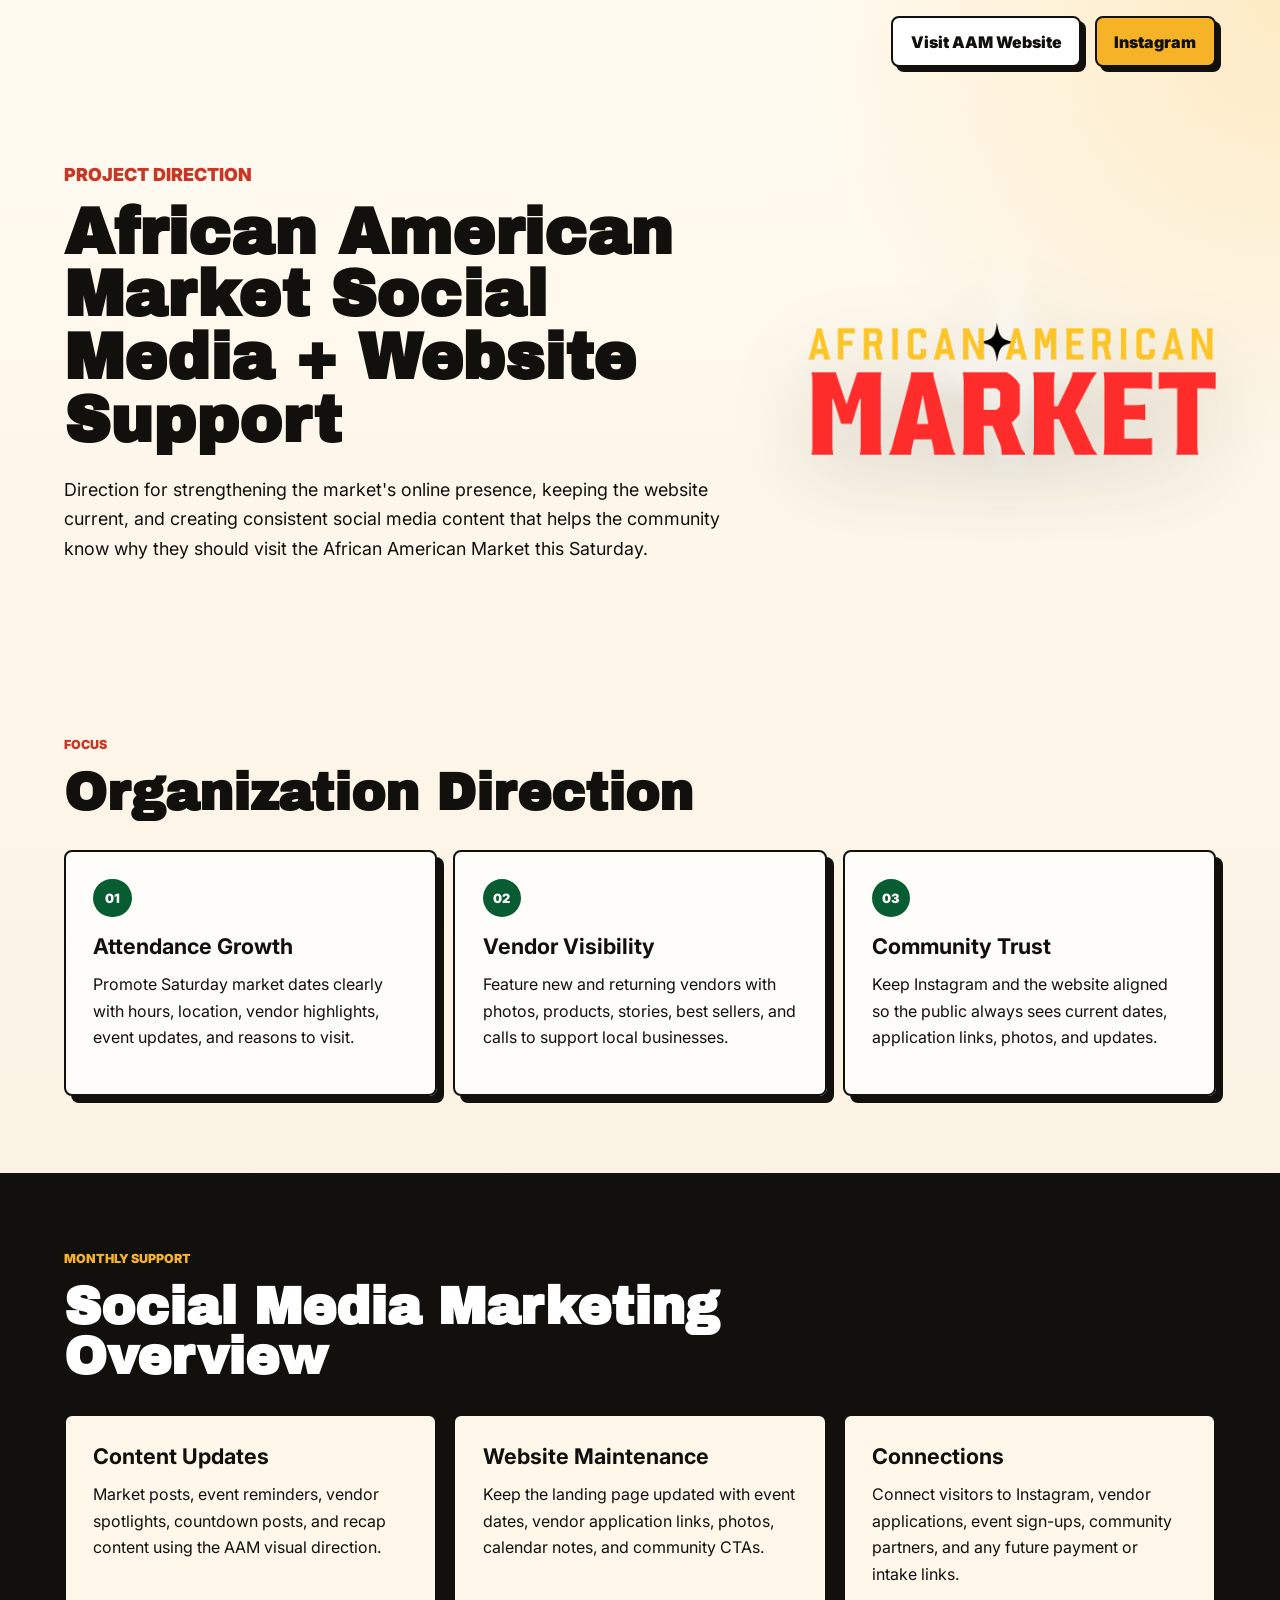
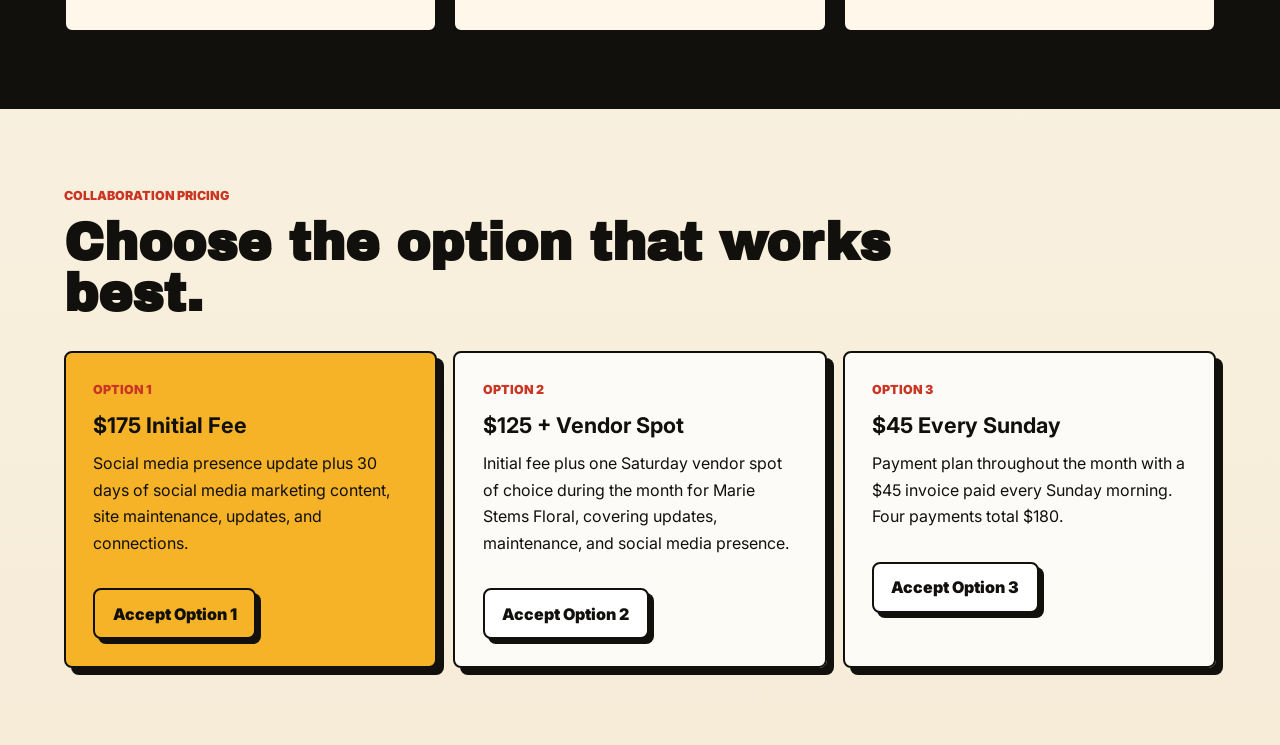
==== project-direction.html @ 46b84ae9 "Build African American Market landing site" ====
<!doctype html>
<html lang="en">
  <head>
    <meta charset="utf-8">
    <meta name="viewport" content="width=device-width, initial-scale=1">
    <title>AAM Social Media Project Direction</title>
    <meta
      name="description"
      content="African American Market social media marketing direction, website update plan, and collaboration pricing options."
    >
    <link rel="preconnect" href="https://fonts.googleapis.com">
    <link rel="preconnect" href="https://fonts.gstatic.com" crossorigin>
    <link
      href="https://fonts.googleapis.com/css2?family=Archivo+Black&family=Inter:wght@500;600;700;800;900&display=swap"
      rel="stylesheet"
    >
    <link rel="stylesheet" href="styles.css">
  </head>
  <body class="project-page">
    <header class="proposal-header">
      <a class="button secondary" href="index.html">Visit AAM Website</a>
      <a class="button primary" href="https://www.instagram.com/aamarket_fdrpark/" target="_blank" rel="noopener">
        Instagram
      </a>
    </header>

    <main>
      <section class="proposal-hero">
        <div>
          <p class="eyebrow">Project Direction</p>
          <h1>African American Market Social Media + Website Support</h1>
          <p>
            Direction for strengthening the market's online presence, keeping the website current,
            and creating consistent social media content that helps the community know why they
            should visit the African American Market this Saturday.
          </p>
        </div>
        <img src="logos/aa-market-logo.png" alt="African American Market logo">
      </section>

      <section class="proposal-section">
        <div class="section-heading">
          <p class="eyebrow">Focus</p>
          <h2>Organization Direction</h2>
        </div>
        <div class="proposal-grid">
          <article>
            <span>01</span>
            <h3>Attendance Growth</h3>
            <p>Promote Saturday market dates clearly with hours, location, vendor highlights, event updates, and reasons to visit.</p>
          </article>
          <article>
            <span>02</span>
            <h3>Vendor Visibility</h3>
            <p>Feature new and returning vendors with photos, products, stories, best sellers, and calls to support local businesses.</p>
          </article>
          <article>
            <span>03</span>
            <h3>Community Trust</h3>
            <p>Keep Instagram and the website aligned so the public always sees current dates, application links, photos, and updates.</p>
          </article>
        </div>
      </section>

      <section class="proposal-section dark">
        <div class="section-heading">
          <p class="eyebrow">Monthly Support</p>
          <h2>Social Media Marketing Overview</h2>
        </div>
        <div class="support-list">
          <article>
            <h3>Content Updates</h3>
            <p>Market posts, event reminders, vendor spotlights, countdown posts, and recap content using the AAM visual direction.</p>
          </article>
          <article>
            <h3>Website Maintenance</h3>
            <p>Keep the landing page updated with event dates, vendor application links, photos, calendar notes, and community CTAs.</p>
          </article>
          <article>
            <h3>Connections</h3>
            <p>Connect visitors to Instagram, vendor applications, event sign-ups, community partners, and any future payment or intake links.</p>
          </article>
        </div>
      </section>

      <section class="proposal-section" id="pricing">
        <div class="section-heading">
          <p class="eyebrow">Collaboration Pricing</p>
          <h2>Choose the option that works best.</h2>
        </div>
        <div class="pricing-grid">
          <article class="pricing-card preferred">
            <p class="card-label">Option 1</p>
            <h3>$175 Initial Fee</h3>
            <p>Social media presence update plus 30 days of social media marketing content, site maintenance, updates, and connections.</p>
            <a class="button primary" href="mailto:?subject=Accept%20AAM%20Option%201&body=I%20would%20like%20to%20accept%20Option%201%20for%20the%20African%20American%20Market%20social%20media%20support.">
              Accept Option 1
            </a>
          </article>
          <article class="pricing-card">
            <p class="card-label">Option 2</p>
            <h3>$125 + Vendor Spot</h3>
            <p>Initial fee plus one Saturday vendor spot of choice during the month for Marie Stems Floral, covering updates, maintenance, and social media presence.</p>
            <a class="button secondary" href="mailto:?subject=Accept%20AAM%20Option%202&body=I%20would%20like%20to%20accept%20Option%202%20for%20the%20African%20American%20Market%20social%20media%20support.">
              Accept Option 2
            </a>
          </article>
          <article class="pricing-card">
            <p class="card-label">Option 3</p>
            <h3>$45 Every Sunday</h3>
            <p>Payment plan throughout the month with a $45 invoice paid every Sunday morning. Four payments total $180.</p>
            <a class="button secondary" href="mailto:?subject=Accept%20AAM%20Option%203&body=I%20would%20like%20to%20accept%20Option%203%20for%20the%20African%20American%20Market%20social%20media%20support.">
              Accept Option 3
            </a>
          </article>
        </div>
      </section>
    </main>
  </body>
</html>
---- styles.css ----
:root {
  --ink: #11100d;
  --paper: #fff8ea;
  --cream: #f6ecd8;
  --green: #075c32;
  --gold: #f6b327;
  --red: #c93624;
  --orange: #e97828;
  --line: rgba(17, 16, 13, 0.14);
  --shadow: 0 24px 70px rgba(17, 16, 13, 0.18);
}

* {
  box-sizing: border-box;
}

html {
  scroll-behavior: smooth;
}

section[id] {
  scroll-margin-top: 170px;
}

body {
  margin: 0;
  color: var(--ink);
  background:
    radial-gradient(circle at top left, rgba(246, 179, 39, 0.22), transparent 34rem),
    linear-gradient(180deg, #fffaf0 0%, var(--paper) 44%, #f1e2c4 100%);
  font-family: Inter, system-ui, -apple-system, BlinkMacSystemFont, "Segoe UI", sans-serif;
}

a {
  color: inherit;
}

.intro {
  position: fixed;
  inset: 0;
  z-index: 50;
  display: grid;
  place-items: center;
  background: var(--paper);
  animation: introFade 2.25s ease forwards;
  pointer-events: none;
}

.intro img {
  width: min(46vw, 340px);
  filter: drop-shadow(0 30px 42px rgba(17, 16, 13, 0.18));
  animation: logoSpin 1.5s cubic-bezier(0.3, 0.85, 0.28, 1) forwards;
}

.site-header {
  position: sticky;
  top: 0;
  z-index: 20;
  display: grid;
  align-items: center;
  justify-items: center;
  gap: 0.7rem;
  padding: 0.85rem clamp(1rem, 4vw, 3.5rem) 1rem;
  background: rgba(255, 248, 234, 0.9);
  border-bottom: 1px solid var(--line);
  backdrop-filter: blur(16px);
}

.brand {
  display: inline-flex;
  flex-direction: column;
  align-items: center;
  gap: 0.35rem;
  text-decoration: none;
  font-weight: 900;
  text-align: center;
}

.brand img,
.site-footer img {
  width: 78px;
  height: auto;
  object-fit: contain;
}

.menu-toggle {
  display: inline-flex;
  align-items: center;
  justify-content: center;
  gap: 0.55rem;
  min-height: 42px;
  padding: 0.55rem 0.85rem;
  border: 2px solid var(--ink);
  border-radius: 999px;
  background: var(--gold);
  box-shadow: 4px 4px 0 var(--ink);
  color: var(--ink);
  cursor: pointer;
  font: inherit;
  font-size: 0.86rem;
  font-weight: 900;
  line-height: 1;
  text-transform: uppercase;
}

.menu-lines {
  display: inline-grid;
  gap: 4px;
  width: 20px;
}

.menu-lines span {
  display: block;
  height: 3px;
  border-radius: 999px;
  background: var(--ink);
  transition: transform 180ms ease, opacity 180ms ease;
}

.site-header.is-open .menu-lines span:nth-child(1) {
  transform: translateY(7px) rotate(45deg);
}

.site-header.is-open .menu-lines span:nth-child(2) {
  opacity: 0;
}

.site-header.is-open .menu-lines span:nth-child(3) {
  transform: translateY(-7px) rotate(-45deg);
}

.nav-links {
  display: none;
  align-items: center;
  justify-content: center;
  flex-wrap: wrap;
  gap: clamp(0.7rem, 2vw, 1.5rem);
  width: min(100%, 860px);
  padding: 0.75rem 1rem;
  border: 2px solid var(--ink);
  border-radius: 8px;
  background: rgba(255, 255, 255, 0.88);
  box-shadow: 5px 5px 0 var(--ink);
  font-size: 0.92rem;
  font-weight: 800;
}

.site-header.is-open .nav-links {
  display: flex;
}

.nav-links a {
  text-decoration: none;
}

.hero {
  display: grid;
  grid-template-columns: minmax(280px, 0.95fr) minmax(320px, 1.05fr);
  align-items: center;
  gap: clamp(2rem, 5vw, 5rem);
  padding: clamp(1.5rem, 3vw, 3rem) clamp(1rem, 5vw, 5rem) 2.25rem;
}

.hero-media {
  position: relative;
  min-height: 560px;
  display: grid;
  place-items: center;
  overflow: hidden;
  border-radius: 8px;
  border: 3px solid var(--ink);
  box-shadow: 9px 9px 0 var(--ink);
}

.hero-logo {
  position: relative;
  z-index: 2;
  width: min(86%, 620px);
  filter: drop-shadow(0 36px 48px rgba(17, 16, 13, 0.2));
  transform-origin: center;
  animation: heroFloat 5s ease-in-out infinite;
}

.hero-photo {
  position: absolute;
  inset: 0;
  z-index: 1;
  width: 100%;
  height: 100%;
  border: 0;
  border-radius: 0;
  box-shadow: none;
  object-fit: cover;
  opacity: 0.42;
  transform: none;
}

.hero-media::after {
  content: "";
  position: absolute;
  inset: 0;
  z-index: 1;
  background: rgba(255, 248, 234, 0.28);
  pointer-events: none;
}

.hero-copy {
  max-width: 680px;
}

.eyebrow,
.card-label {
  margin: 0 0 0.75rem;
  color: var(--red);
  font-size: 0.78rem;
  font-weight: 900;
  text-transform: uppercase;
  letter-spacing: 0;
}

h1,
h2,
h3,
p {
  margin-top: 0;
}

h1,
h2 {
  font-family: "Archivo Black", Inter, sans-serif;
  line-height: 0.98;
  letter-spacing: 0;
}

h1 {
  max-width: 760px;
  margin-bottom: 1.4rem;
  font-size: clamp(2.25rem, 5vw, 4.9rem);
}

h2 {
  margin-bottom: 1rem;
  font-size: clamp(2rem, 4vw, 4.2rem);
}

h3 {
  margin-bottom: 0.75rem;
  font-size: 1.35rem;
}

p {
  line-height: 1.65;
}

.hero-text {
  max-width: 620px;
  font-size: clamp(1rem, 1.5vw, 1.2rem);
}

.hero-actions {
  display: flex;
  flex-wrap: wrap;
  gap: 0.85rem;
  margin-top: 2rem;
}

.button {
  display: inline-flex;
  min-height: 48px;
  align-items: center;
  justify-content: center;
  padding: 0.85rem 1.1rem;
  border: 2px solid var(--ink);
  border-radius: 8px;
  box-shadow: 5px 5px 0 var(--ink);
  font-weight: 900;
  text-decoration: none;
  transition: transform 180ms ease, box-shadow 180ms ease;
}

.button:hover {
  transform: translate(3px, 3px);
  box-shadow: 2px 2px 0 var(--ink);
}

.button.primary {
  background: var(--gold);
}

.button.secondary {
  background: #fff;
}

.quick-info,
.card-grid {
  display: grid;
  grid-template-columns: repeat(3, minmax(0, 1fr));
  gap: 1rem;
}

.quick-info {
  padding: 0 clamp(1rem, 5vw, 5rem) 3.25rem;
}

.quick-info article,
.feature-card,
.spotlight-list article {
  border: 2px solid var(--ink);
  border-radius: 8px;
  background: rgba(255, 255, 255, 0.7);
  box-shadow: 7px 7px 0 rgba(17, 16, 13, 0.94);
}

.quick-info article {
  padding: 1.25rem;
}

.quick-info span {
  display: inline-flex;
  width: 2.4rem;
  height: 2.4rem;
  align-items: center;
  justify-content: center;
  margin-bottom: 1rem;
  border-radius: 50%;
  background: var(--green);
  color: white;
  font-size: 0.8rem;
  font-weight: 900;
}

.section-block {
  padding: clamp(3rem, 6vw, 6rem) clamp(1rem, 5vw, 5rem);
}

.section-heading {
  max-width: 860px;
  margin-bottom: 2rem;
}

.experience-section {
  padding: clamp(3rem, 6vw, 6rem) clamp(1rem, 5vw, 5rem);
  background: var(--ink);
  color: white;
}

.experience-section .eyebrow {
  color: var(--gold);
}

.photo-grid {
  display: grid;
  grid-template-columns: minmax(320px, 1.25fr) repeat(2, minmax(220px, 0.875fr));
  gap: 1rem;
  align-items: stretch;
}

.photo-card {
  min-height: 420px;
  display: flex;
  flex-direction: column;
  margin: 0;
  overflow: hidden;
  border: 2px solid var(--ink);
  border-radius: 8px;
  background: var(--paper);
  color: var(--ink);
  box-shadow: 7px 7px 0 var(--gold);
}

.photo-card.large {
  min-height: 560px;
}

.photo-card img {
  width: 100%;
  flex: 1;
  min-height: 0;
  object-fit: cover;
}

.photo-card figcaption {
  padding: 1rem 1.1rem;
  font-weight: 900;
  line-height: 1.35;
}

.feature-card {
  min-height: 260px;
  padding: 1.35rem;
}

.event-card:nth-child(1) {
  background: #fffdf7;
}

.event-card:nth-child(2) {
  background: #f8d9b2;
}

.event-card:nth-child(3) {
  background: #dce9c8;
}

.feature-card a {
  display: inline-flex;
  margin-top: 1rem;
  font-weight: 900;
  text-decoration-thickness: 3px;
  text-underline-offset: 5px;
}

.calendar-section {
  padding: clamp(3rem, 6vw, 6rem) clamp(1rem, 5vw, 5rem);
  background:
    linear-gradient(180deg, rgba(255, 255, 255, 0.62), rgba(246, 179, 39, 0.14)),
    var(--cream);
}

.calendar-card {
  border: 3px solid var(--ink);
  border-radius: 8px;
  background: #fffdf7;
  box-shadow: 10px 10px 0 var(--ink);
  overflow: hidden;
}

.calendar-header {
  display: flex;
  align-items: end;
  justify-content: space-between;
  gap: 1rem;
  padding: clamp(1rem, 3vw, 1.5rem);
  background: var(--green);
  color: white;
}

.calendar-header h3 {
  margin: 0;
  font-family: "Archivo Black", Inter, sans-serif;
  font-size: clamp(1.7rem, 3vw, 3rem);
}

.calendar-header p {
  margin: 0;
  color: var(--gold);
  font-weight: 900;
}

.calendar-grid {
  display: grid;
  grid-template-columns: repeat(7, minmax(0, 1fr));
  gap: 1px;
  background: var(--ink);
}

.weekday,
.calendar-day {
  background: #fffdf7;
}

.weekday {
  padding: 0.8rem 0.35rem;
  color: var(--red);
  font-size: 0.78rem;
  font-weight: 900;
  text-align: center;
  text-transform: uppercase;
}

.calendar-day {
  min-height: 122px;
  padding: 0.65rem;
}

.calendar-day span {
  display: inline-flex;
  width: 2rem;
  height: 2rem;
  align-items: center;
  justify-content: center;
  border-radius: 50%;
  background: rgba(17, 16, 13, 0.08);
  font-weight: 900;
}

.calendar-day strong,
.calendar-day small {
  display: block;
}

.calendar-day strong {
  margin-top: 0.8rem;
  font-size: 0.95rem;
}

.calendar-day small {
  margin-top: 0.25rem;
  line-height: 1.35;
}

.calendar-day.market-day {
  background: var(--gold);
}

.calendar-day.market-day span {
  background: var(--ink);
  color: white;
}

.calendar-day.muted {
  background: rgba(255, 253, 247, 0.45);
}

.split {
  display: grid;
  grid-template-columns: minmax(280px, 0.75fr) minmax(320px, 1.25fr);
  gap: clamp(2rem, 5vw, 5rem);
  align-items: start;
  background: var(--ink);
  color: white;
}

.split .eyebrow {
  color: var(--gold);
}

.spotlight-list {
  display: grid;
  grid-template-columns: repeat(2, minmax(0, 1fr));
  gap: 1rem;
}

.spotlight-list article {
  background: var(--paper);
  color: var(--ink);
  overflow: hidden;
}

.spotlight-list img {
  width: 100%;
  aspect-ratio: 4 / 3;
  display: block;
  object-fit: cover;
}

.application-section {
  display: grid;
  grid-template-columns: minmax(280px, 0.85fr) minmax(280px, 0.65fr);
  gap: clamp(1.25rem, 4vw, 4rem);
  align-items: center;
  padding: clamp(3rem, 6vw, 6rem) clamp(1rem, 5vw, 5rem);
  background:
    linear-gradient(135deg, rgba(246, 179, 39, 0.24), rgba(7, 92, 50, 0.12)),
    var(--paper);
}

.application-card {
  padding: clamp(1.35rem, 3vw, 2rem);
  border: 3px solid var(--ink);
  border-radius: 8px;
  background: #fffdf7;
  box-shadow: 9px 9px 0 var(--ink);
}

.application-card .button {
  margin-top: 0.75rem;
}

.spotlight-list h3,
.spotlight-list p {
  padding: 0 1.2rem;
}

.visit-band {
  display: flex;
  align-items: center;
  justify-content: space-between;
  gap: 2rem;
  margin: clamp(2rem, 5vw, 5rem);
  padding: clamp(1.5rem, 4vw, 3rem);
  border: 3px solid var(--ink);
  border-radius: 8px;
  background: var(--red);
  color: white;
  box-shadow: 10px 10px 0 var(--ink);
}

.visit-band .eyebrow {
  color: var(--gold);
}

.visit-band h2 {
  max-width: 900px;
  margin-bottom: 0;
  font-size: clamp(1.8rem, 3.5vw, 3.7rem);
}

.site-footer {
  display: flex;
  align-items: center;
  justify-content: center;
  gap: 0.85rem;
  padding: 2rem 1rem;
  font-weight: 900;
}

.project-page {
  background:
    radial-gradient(circle at top right, rgba(246, 179, 39, 0.22), transparent 30rem),
    linear-gradient(180deg, #fffaf0 0%, #f6ecd8 100%);
}

.proposal-header {
  display: flex;
  justify-content: flex-end;
  gap: 0.85rem;
  padding: 1rem clamp(1rem, 5vw, 5rem);
}

.proposal-hero {
  display: grid;
  grid-template-columns: minmax(320px, 1fr) minmax(260px, 0.6fr);
  gap: clamp(2rem, 5vw, 5rem);
  align-items: center;
  padding: clamp(3rem, 6vw, 6rem) clamp(1rem, 5vw, 5rem);
}

.proposal-hero h1 {
  max-width: 980px;
}

.proposal-hero p {
  max-width: 760px;
  font-size: clamp(1rem, 1.4vw, 1.2rem);
}

.proposal-hero img {
  width: min(100%, 420px);
  justify-self: center;
  filter: drop-shadow(0 26px 38px rgba(17, 16, 13, 0.18));
}

.proposal-section {
  padding: clamp(3rem, 6vw, 6rem) clamp(1rem, 5vw, 5rem);
}

.proposal-section.dark {
  background: var(--ink);
  color: white;
}

.proposal-section.dark .eyebrow {
  color: var(--gold);
}

.proposal-grid,
.support-list,
.pricing-grid {
  display: grid;
  grid-template-columns: repeat(3, minmax(0, 1fr));
  gap: 1rem;
}

.proposal-grid article,
.support-list article,
.pricing-card {
  padding: clamp(1.2rem, 2.5vw, 1.7rem);
  border: 2px solid var(--ink);
  border-radius: 8px;
  background: rgba(255, 255, 255, 0.78);
  box-shadow: 7px 7px 0 var(--ink);
}

.support-list article {
  background: var(--paper);
  color: var(--ink);
}

.proposal-grid span {
  display: inline-flex;
  width: 2.4rem;
  height: 2.4rem;
  align-items: center;
  justify-content: center;
  margin-bottom: 1rem;
  border-radius: 50%;
  background: var(--green);
  color: white;
  font-size: 0.8rem;
  font-weight: 900;
}

.pricing-card.preferred {
  background: var(--gold);
}

.pricing-card .button {
  margin-top: 1rem;
}

[data-animate] {
  opacity: 0;
  transform: translateY(26px);
  transition: opacity 700ms ease, transform 700ms ease;
}

[data-animate].is-visible {
  opacity: 1;
  transform: translateY(0);
}

@keyframes logoSpin {
  0% {
    opacity: 0;
    transform: scale(0.68) rotateY(0deg);
  }
  58% {
    opacity: 1;
    transform: scale(1.04) rotateY(360deg);
  }
  100% {
    opacity: 1;
    transform: scale(1) rotateY(360deg);
  }
}

@keyframes introFade {
  0%,
  72% {
    opacity: 1;
  }
  100% {
    opacity: 0;
    visibility: hidden;
  }
}

@keyframes heroFloat {
  0%,
  100% {
    transform: translateY(0) rotate(-1deg);
  }
  50% {
    transform: translateY(-14px) rotate(1deg);
  }
}

@media (prefers-reduced-motion: reduce) {
  *,
  *::before,
  *::after {
    scroll-behavior: auto !important;
    animation-duration: 0.01ms !important;
    animation-iteration-count: 1 !important;
    transition-duration: 0.01ms !important;
  }
}

@media (max-width: 900px) {
  .site-header {
    position: static;
  }

  .hero,
  .split,
  .application-section,
  .proposal-hero,
  .proposal-grid,
  .support-list,
  .pricing-grid {
    grid-template-columns: 1fr;
  }

  .hero {
    gap: 1.6rem;
    padding-bottom: 2rem;
  }

  .quick-info,
  .card-grid,
  .photo-grid,
  .spotlight-list {
    grid-template-columns: 1fr;
  }

  .photo-card,
  .photo-card.large {
    min-height: 420px;
  }

  .calendar-header {
    align-items: flex-start;
    flex-direction: column;
  }

  .calendar-grid {
    grid-template-columns: repeat(2, minmax(0, 1fr));
  }

  .weekday {
    display: none;
  }

  .calendar-day.muted {
    display: none;
  }

  .visit-band {
    align-items: flex-start;
    flex-direction: column;
  }

  .proposal-header {
    align-items: stretch;
    flex-direction: column;
  }
}

@media (max-width: 560px) {
  .nav-links {
    width: 100%;
    align-items: stretch;
    flex-direction: column;
    overflow-x: visible;
    padding-bottom: 0.25rem;
  }

  .hero {
    gap: 1.2rem;
    padding-top: 1rem;
    padding-bottom: 1.25rem;
  }

  .hero-media {
    min-height: 430px;
  }

  .hero-logo {
    width: min(100%, 340px);
  }

  .hero-photo {
    width: 100%;
    height: 100%;
  }

  h1 {
    margin-bottom: 1rem;
    font-size: clamp(2rem, 10vw, 2.55rem);
  }

  .hero-text {
    font-size: 1rem;
  }

  .hero-actions {
    margin-top: 1.25rem;
  }

  .hero-actions,
  .button {
    width: 100%;
  }

  .intro img {
    width: min(72vw, 300px);
  }

  .calendar-grid {
    grid-template-columns: 1fr;
  }

  .calendar-day {
    min-height: auto;
  }
}
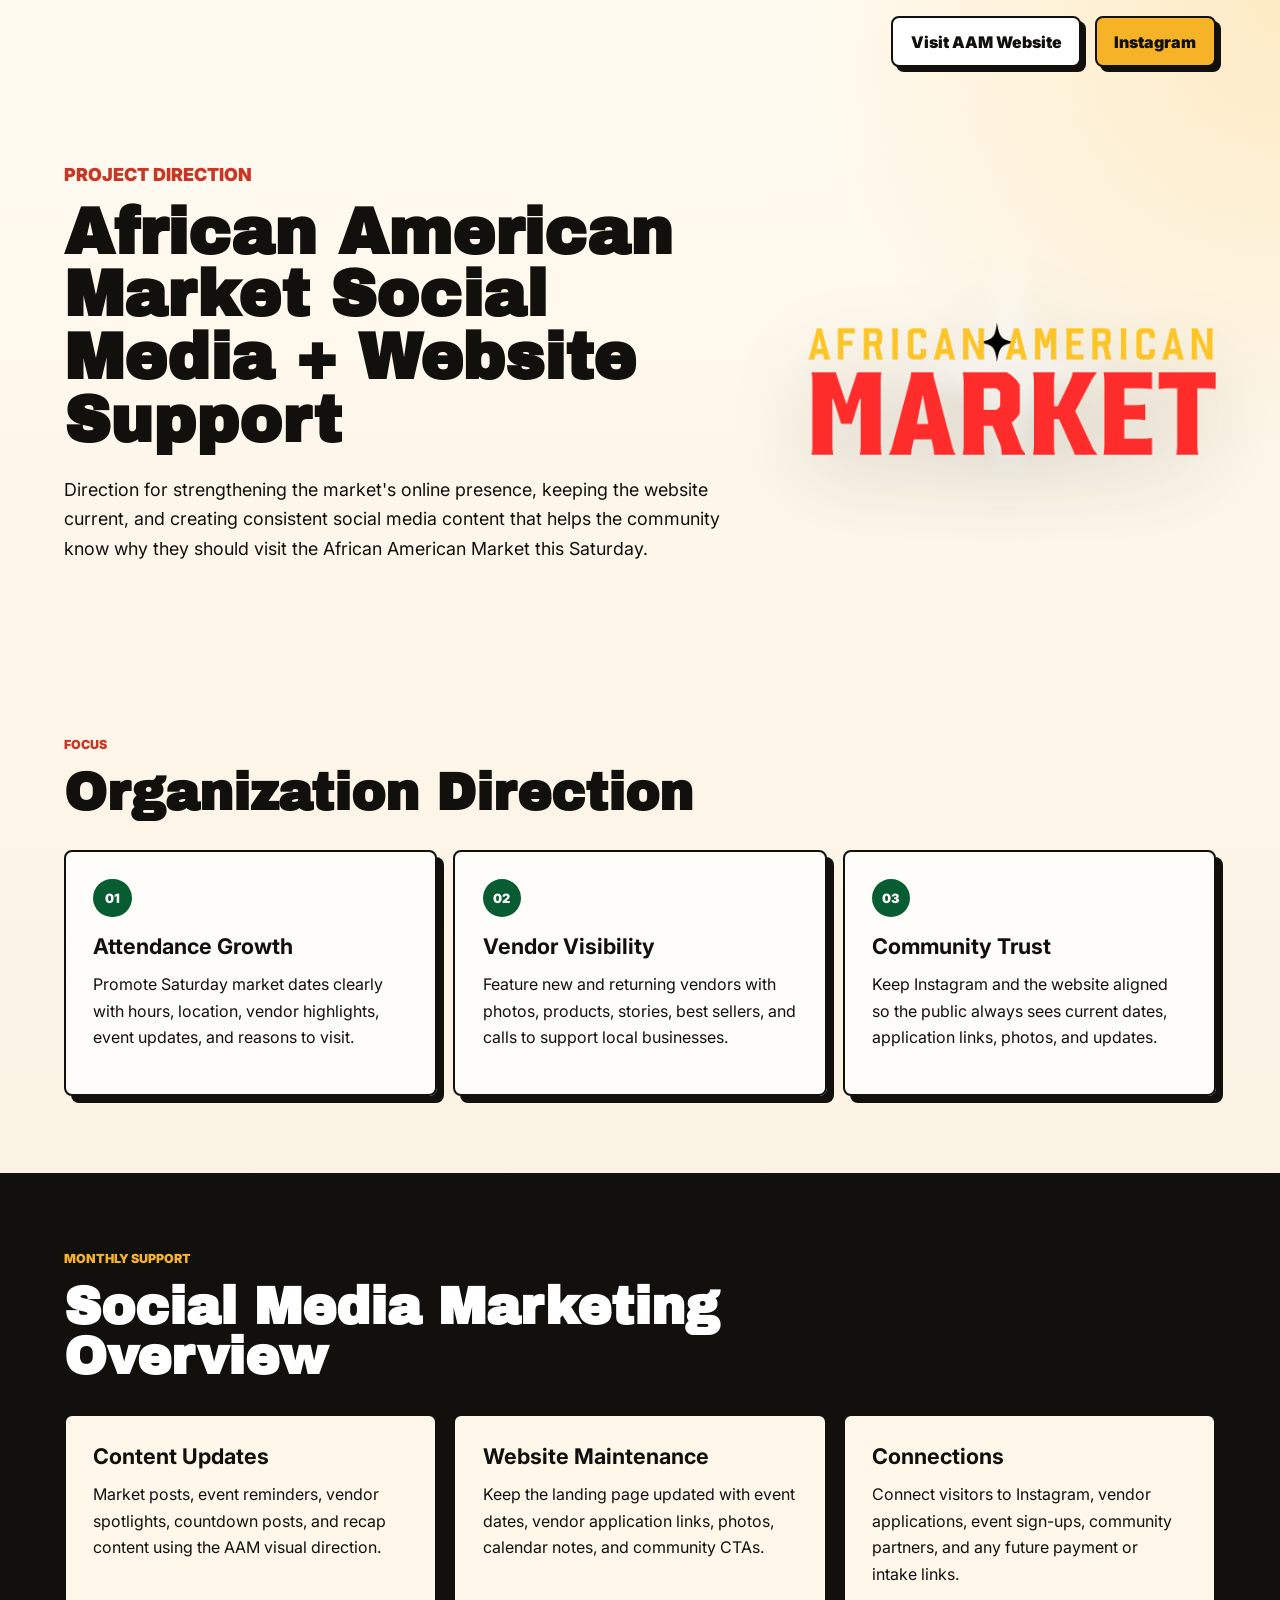
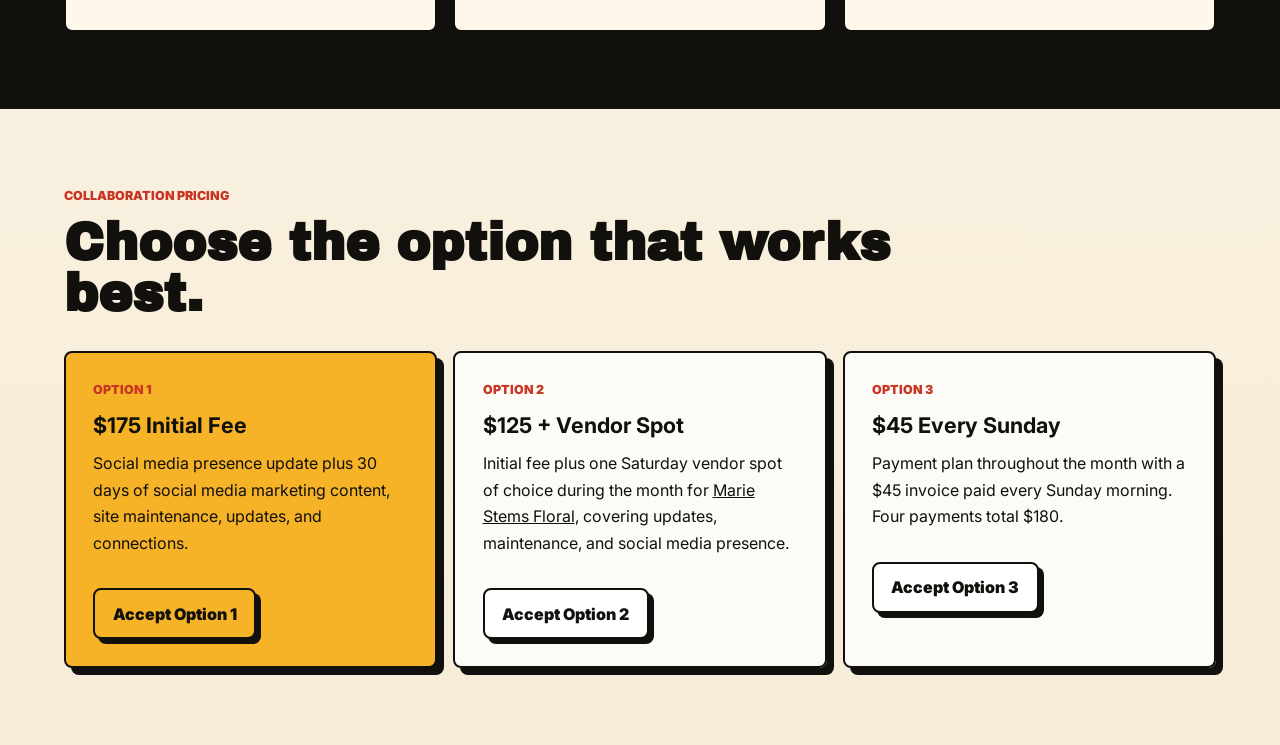
==== commit 3c42a86a: "Link Marie Stems Floral" ====
--- a/project-direction.html
+++ b/project-direction.html
@@ -100,7 +100,11 @@
           <article class="pricing-card">
             <p class="card-label">Option 2</p>
             <h3>$125 + Vendor Spot</h3>
-            <p>Initial fee plus one Saturday vendor spot of choice during the month for Marie Stems Floral, covering updates, maintenance, and social media presence.</p>
+            <p>
+              Initial fee plus one Saturday vendor spot of choice during the month for
+              <a href="https://www.msfloral.com" target="_blank" rel="noopener">Marie Stems Floral</a>,
+              covering updates, maintenance, and social media presence.
+            </p>
             <a class="button secondary" href="mailto:?subject=Accept%20AAM%20Option%202&body=I%20would%20like%20to%20accept%20Option%202%20for%20the%20African%20American%20Market%20social%20media%20support.">
               Accept Option 2
             </a>
--- a/styles.css
+++ b/styles.css
@@ -567,6 +567,36 @@
   margin-top: 0.75rem;
 }
 
+.signup-section {
+  padding: clamp(3rem, 6vw, 6rem) clamp(1rem, 5vw, 5rem);
+  background:
+    linear-gradient(180deg, rgba(255, 255, 255, 0.68), rgba(7, 92, 50, 0.12)),
+    var(--cream);
+}
+
+.signup-grid {
+  display: grid;
+  grid-template-columns: repeat(2, minmax(0, 1fr));
+  gap: 1rem;
+}
+
+.signup-card {
+  min-height: 300px;
+  padding: clamp(1.35rem, 3vw, 2rem);
+  border: 3px solid var(--ink);
+  border-radius: 8px;
+  background: #fffdf7;
+  box-shadow: 9px 9px 0 var(--ink);
+}
+
+.signup-card:nth-child(1) {
+  background: var(--gold);
+}
+
+.signup-card .button {
+  margin-top: 1rem;
+}
+
 .spotlight-list h3,
 .spotlight-list p {
   padding: 0 1.2rem;
@@ -765,6 +795,7 @@
   .hero,
   .split,
   .application-section,
+  .signup-grid,
   .proposal-hero,
   .proposal-grid,
   .support-list,
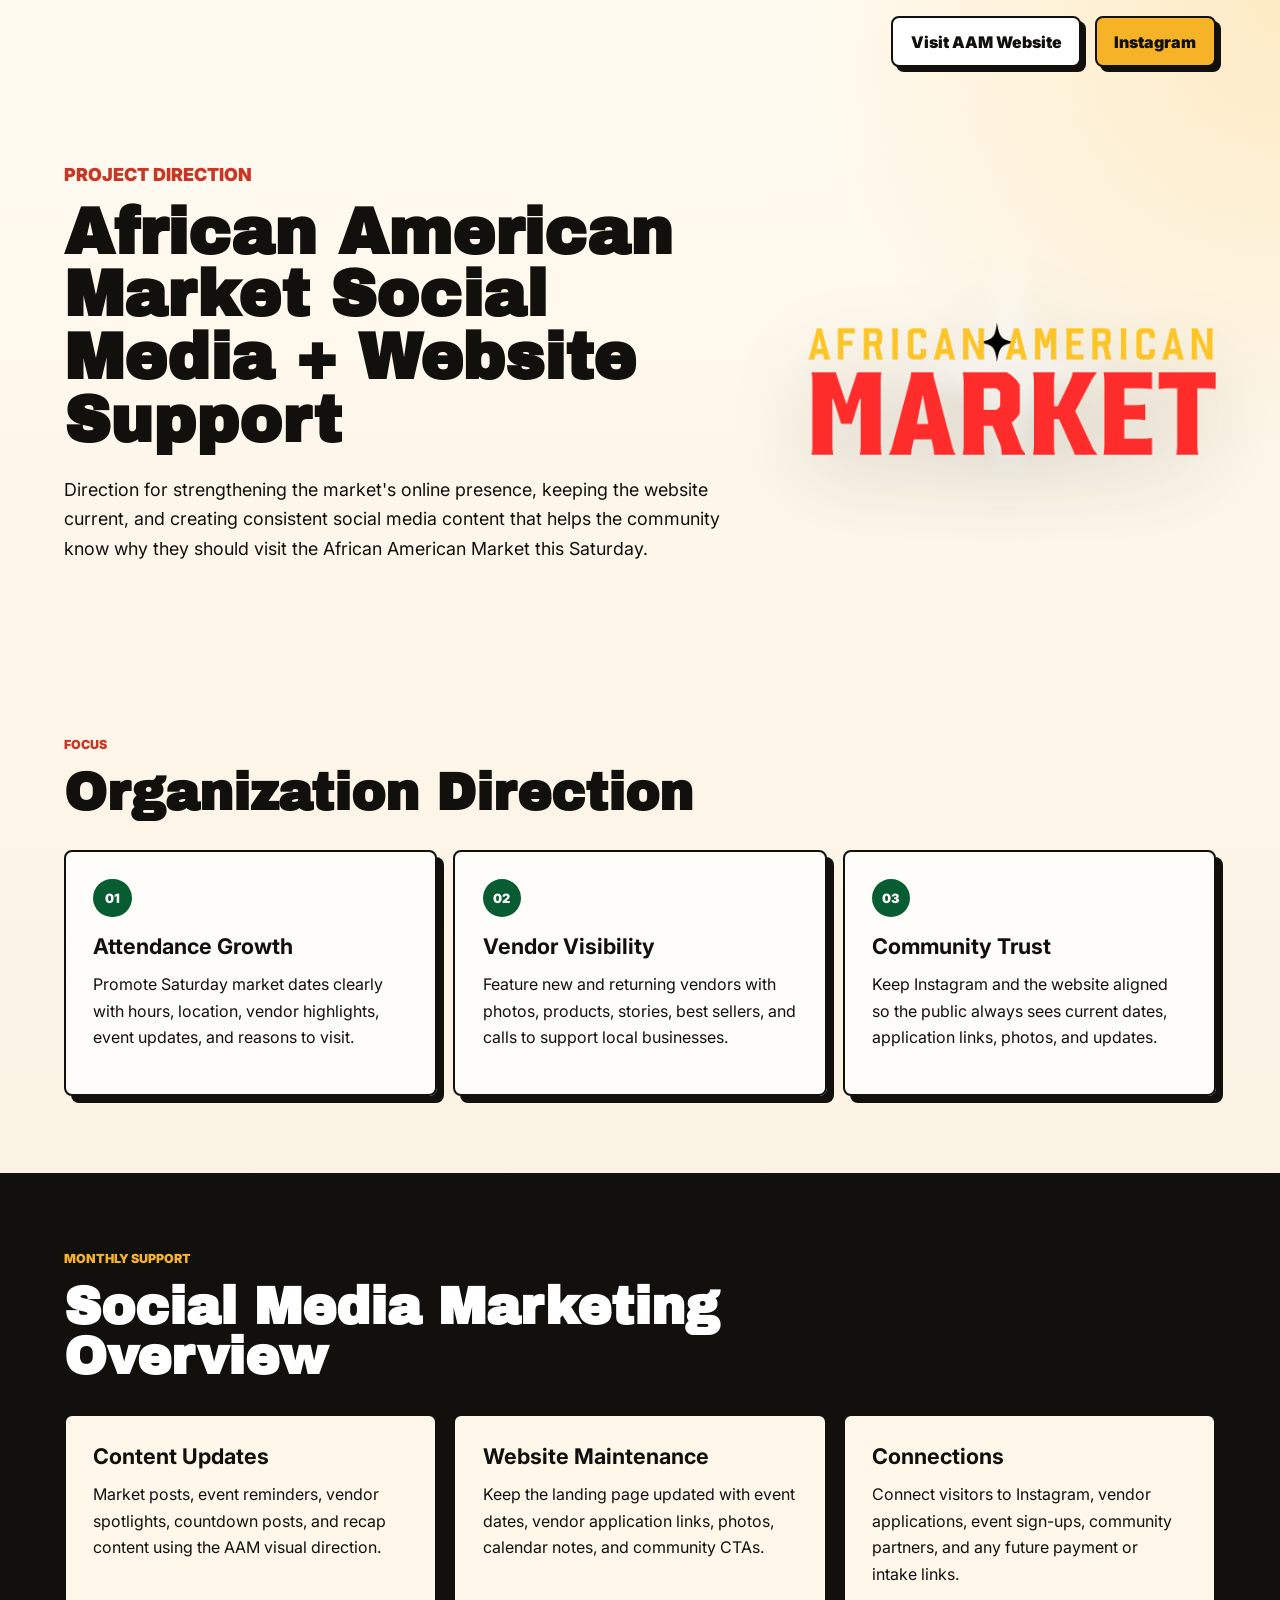
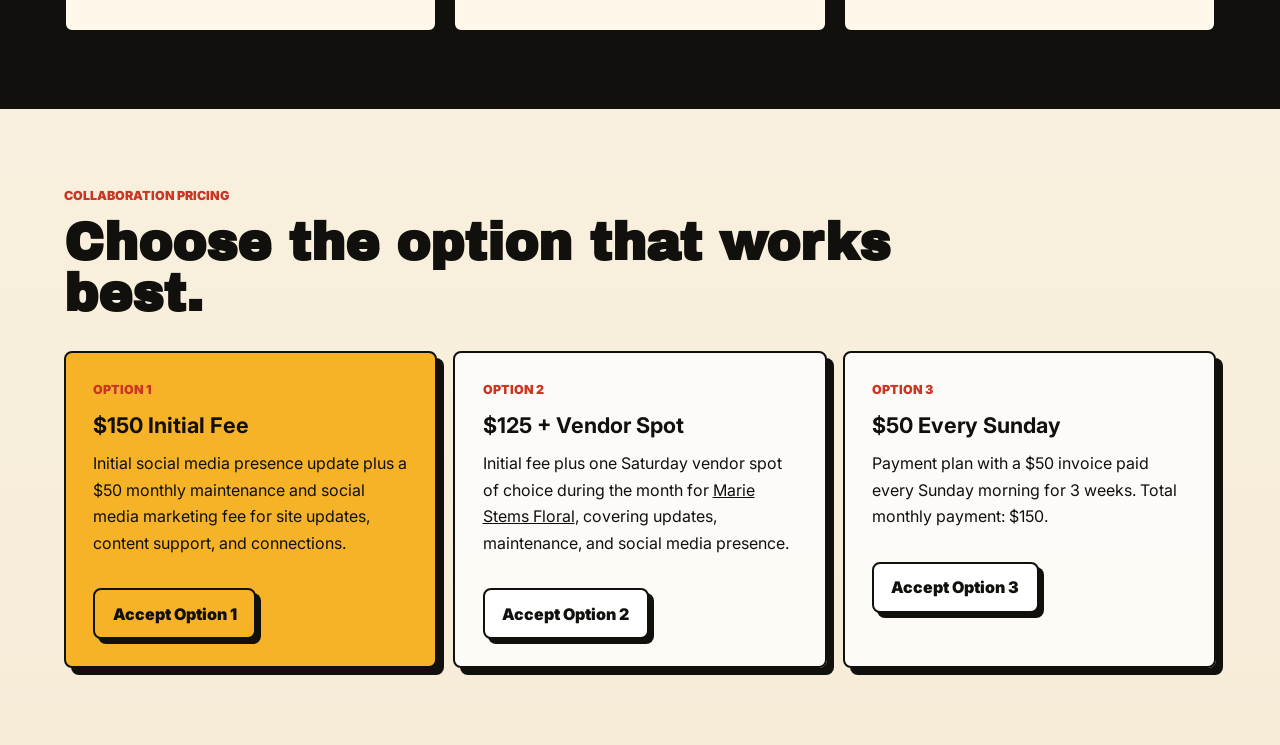
==== commit fec3cf9c: "Update AAM pricing options" ====
--- a/project-direction.html
+++ b/project-direction.html
@@ -91,8 +91,8 @@
         <div class="pricing-grid">
           <article class="pricing-card preferred">
             <p class="card-label">Option 1</p>
-            <h3>$175 Initial Fee</h3>
-            <p>Social media presence update plus 30 days of social media marketing content, site maintenance, updates, and connections.</p>
+            <h3>$150 Initial Fee</h3>
+            <p>Initial social media presence update plus a $50 monthly maintenance and social media marketing fee for site updates, content support, and connections.</p>
             <a class="button primary" href="mailto:?subject=Accept%20AAM%20Option%201&body=I%20would%20like%20to%20accept%20Option%201%20for%20the%20African%20American%20Market%20social%20media%20support.">
               Accept Option 1
             </a>
@@ -111,8 +111,8 @@
           </article>
           <article class="pricing-card">
             <p class="card-label">Option 3</p>
-            <h3>$45 Every Sunday</h3>
-            <p>Payment plan throughout the month with a $45 invoice paid every Sunday morning. Four payments total $180.</p>
+            <h3>$50 Every Sunday</h3>
+            <p>Payment plan with a $50 invoice paid every Sunday morning for 3 weeks. Total monthly payment: $150.</p>
             <a class="button secondary" href="mailto:?subject=Accept%20AAM%20Option%203&body=I%20would%20like%20to%20accept%20Option%203%20for%20the%20African%20American%20Market%20social%20media%20support.">
               Accept Option 3
             </a>
--- a/styles.css
+++ b/styles.css
@@ -410,6 +410,102 @@
   text-underline-offset: 5px;
 }
 
+.event-form-section {
+  padding: clamp(3rem, 6vw, 6rem) clamp(1rem, 5vw, 5rem);
+  background:
+    radial-gradient(circle at bottom right, rgba(201, 54, 36, 0.16), transparent 28rem),
+    var(--paper);
+}
+
+.event-form {
+  padding: clamp(1.25rem, 3vw, 2rem);
+  border: 3px solid var(--ink);
+  border-radius: 8px;
+  background: #fffdf7;
+  box-shadow: 10px 10px 0 var(--ink);
+}
+
+.form-grid {
+  display: grid;
+  grid-template-columns: repeat(2, minmax(0, 1fr));
+  gap: 1rem;
+}
+
+.event-form label,
+.event-form legend {
+  font-weight: 900;
+}
+
+.event-form label span {
+  color: var(--red);
+  font-size: 0.72rem;
+  text-transform: uppercase;
+}
+
+.event-form input,
+.event-form select {
+  width: 100%;
+  min-height: 48px;
+  margin-top: 0.45rem;
+  padding: 0.78rem 0.85rem;
+  border: 2px solid var(--ink);
+  border-radius: 8px;
+  background: white;
+  color: var(--ink);
+  font: inherit;
+  font-weight: 700;
+}
+
+.event-form fieldset {
+  display: flex;
+  flex-wrap: wrap;
+  gap: 0.8rem 1.25rem;
+  margin: 1.25rem 0 0;
+  padding: 1rem;
+  border: 2px solid var(--ink);
+  border-radius: 8px;
+}
+
+.event-form legend {
+  padding: 0 0.45rem;
+}
+
+.choice,
+.checkbox-line {
+  display: flex;
+  align-items: flex-start;
+  gap: 0.55rem;
+}
+
+.choice input,
+.checkbox-line input {
+  width: auto;
+  min-height: auto;
+  margin-top: 0.22rem;
+}
+
+.checkbox-line {
+  margin-top: 1rem;
+  font-weight: 800;
+  line-height: 1.45;
+}
+
+.required-check {
+  padding: 1rem;
+  border: 2px solid var(--line);
+  border-radius: 8px;
+  background: rgba(17, 16, 13, 0.04);
+}
+
+.required-check.is-required {
+  border-color: var(--red);
+  background: rgba(201, 54, 36, 0.08);
+}
+
+.event-form button {
+  margin-top: 1.25rem;
+}
+
 .calendar-section {
   padding: clamp(3rem, 6vw, 6rem) clamp(1rem, 5vw, 5rem);
   background:
@@ -810,6 +906,7 @@
 
   .quick-info,
   .card-grid,
+  .form-grid,
   .photo-grid,
   .spotlight-list {
     grid-template-columns: 1fr;
